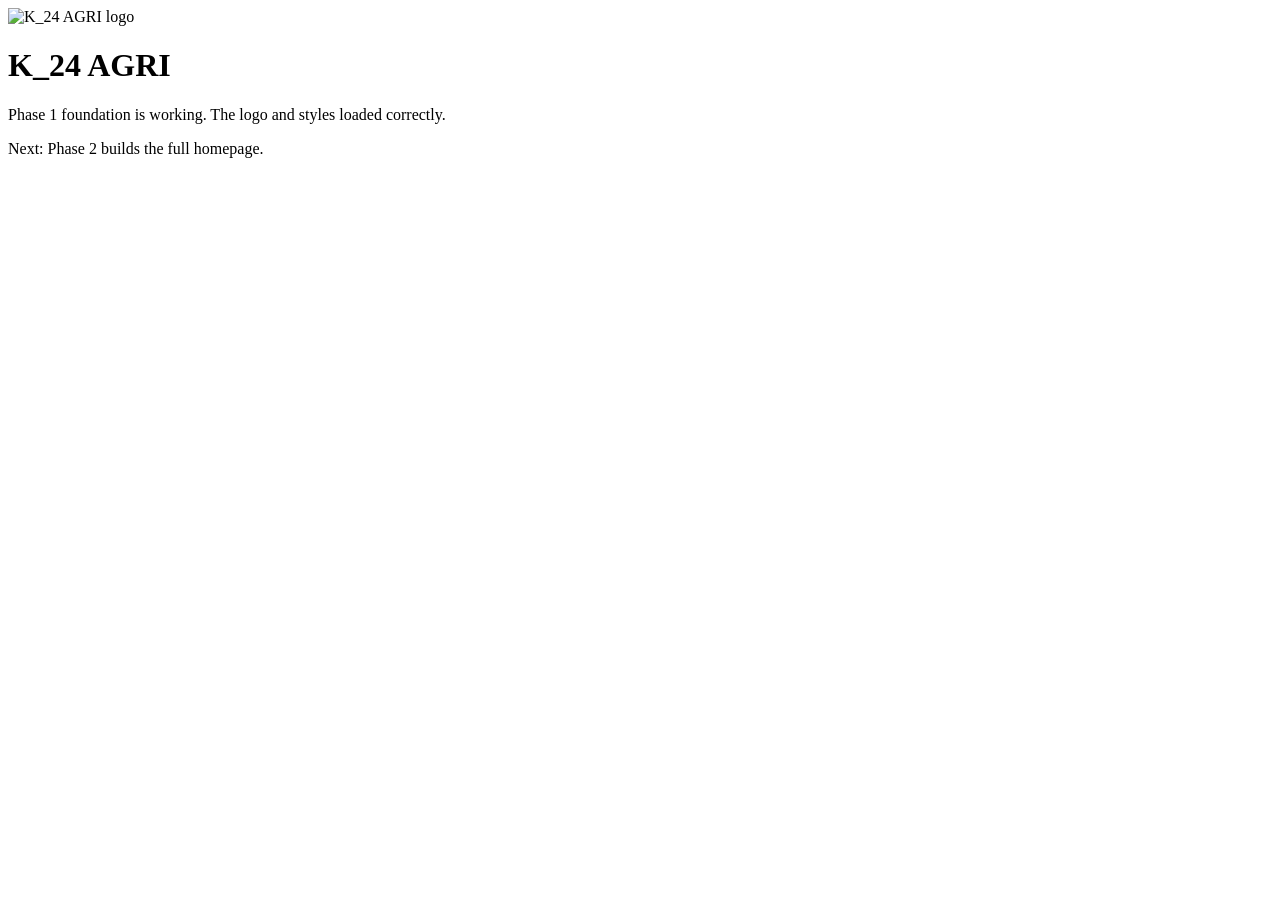
==== index.html @ f37d0b36 "Add files via upload" ====
<!DOCTYPE html>
<html lang="en" data-theme="dark">
<head>
  <meta charset="UTF-8">
  <meta name="viewport" content="width=device-width, initial-scale=1">
  <title>K_24 AGRI – Smart Farming. Stronger Karnataka.</title>
  <meta name="description" content="K_24 AGRI helps Karnataka farmers explore crop demand, market prices and regional opportunities.">
  <link rel="icon" type="image/png" href="assets/images/k24-agri-logo.png">
  <link rel="stylesheet" href="css/style.css">
</head>
<body>
  <main class="foundation">
    <div class="logo-badge">
      <img src="assets/images/k24-agri-logo.png" alt="K_24 AGRI logo" class="site-logo">
    </div>
    <h1>K_24 AGRI</h1>
    <p>Phase 1 foundation is working. The logo and styles loaded correctly.</p>
    <p class="note">Next: Phase 2 builds the full homepage.</p>
  </main>
  <script src="js/app.js"></script>
</body>
</html>
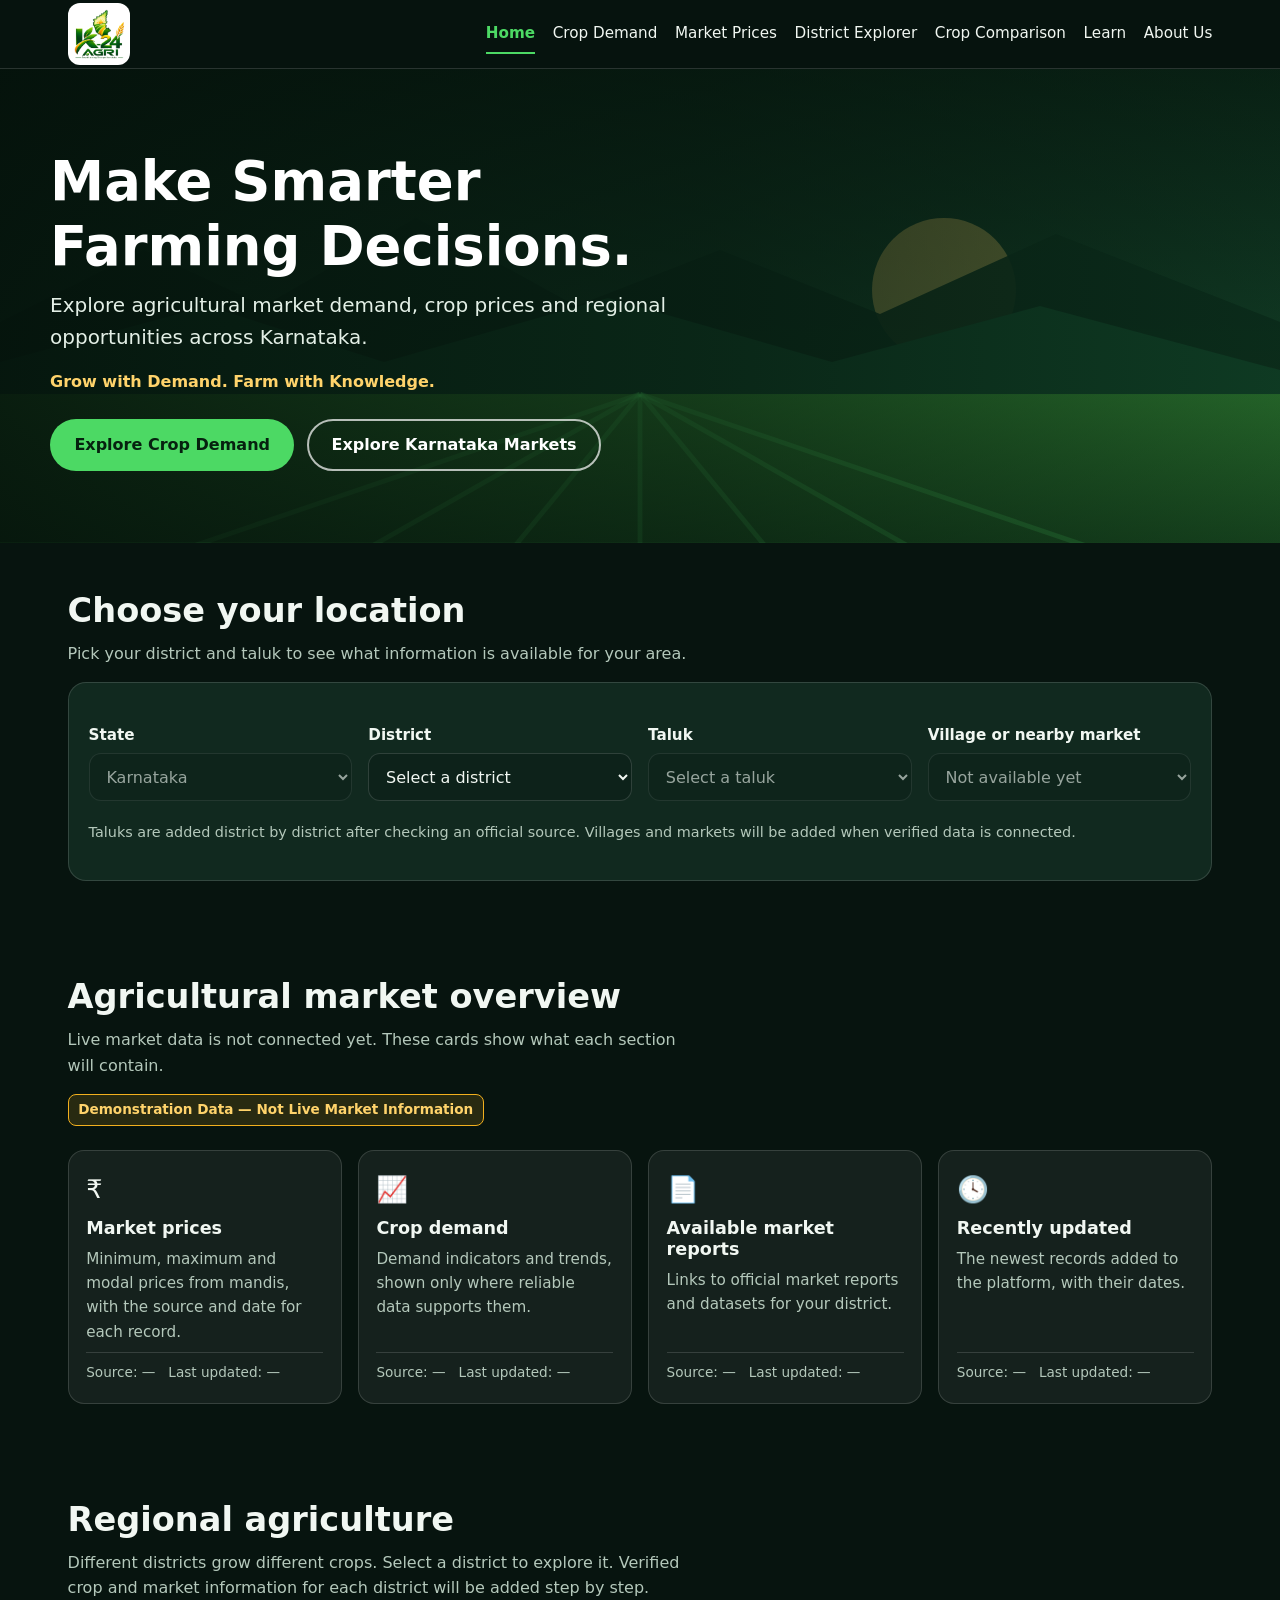
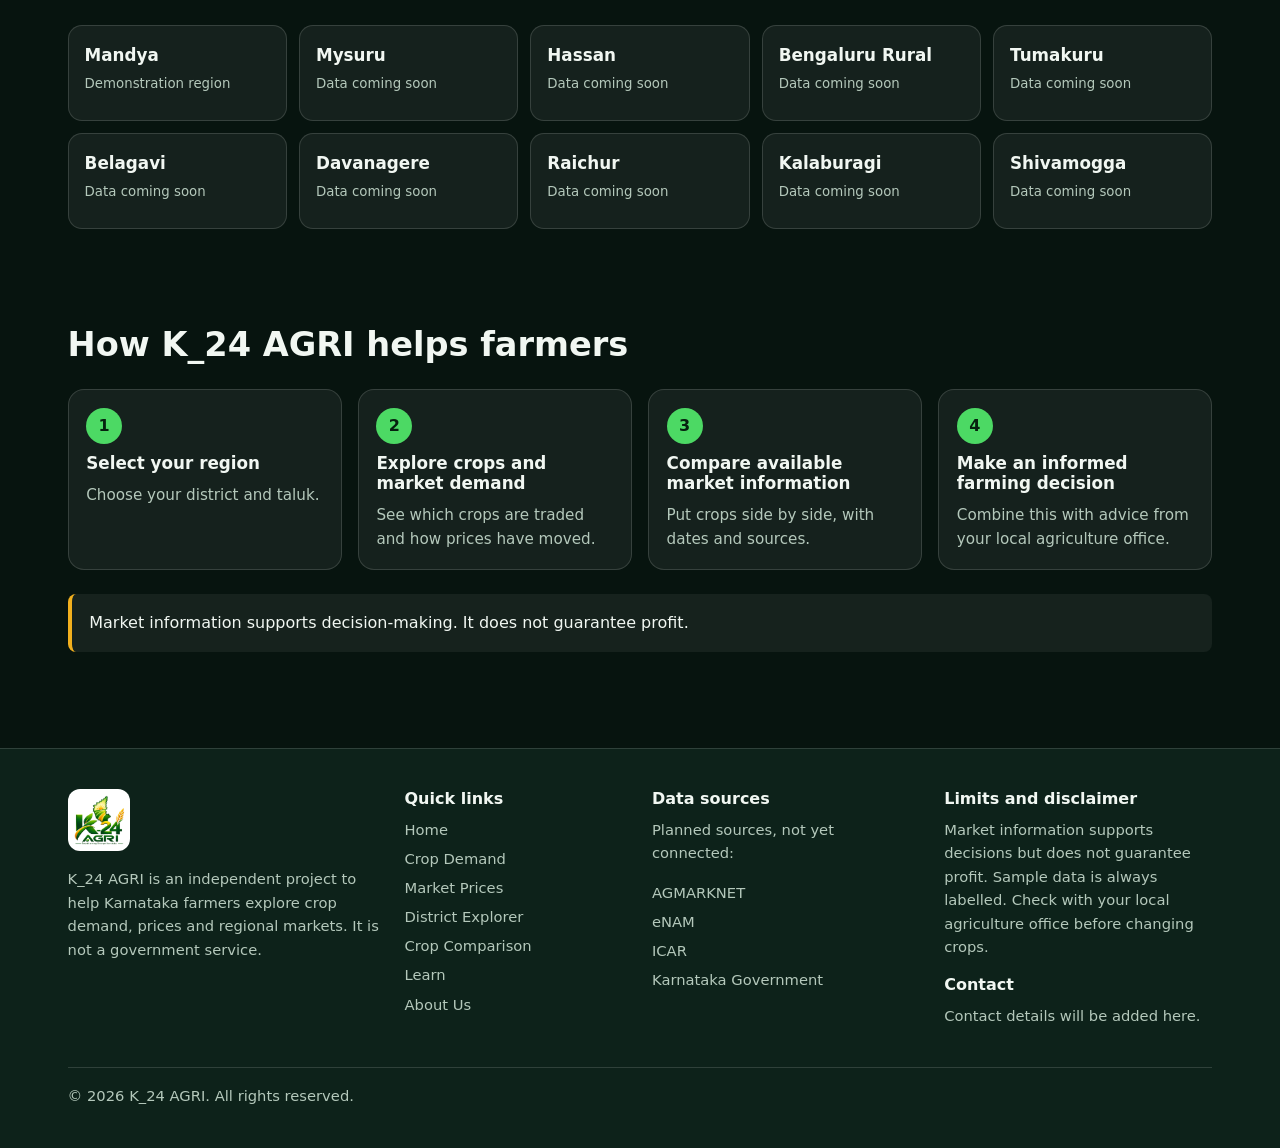
==== commit 3a85df1e: "Update site from uploaded zip" ====
--- a/index.html
+++ b/index.html
@@ -3,20 +3,134 @@
 <head>
   <meta charset="UTF-8">
   <meta name="viewport" content="width=device-width, initial-scale=1">
-  <title>K_24 AGRI – Smart Farming. Stronger Karnataka.</title>
-  <meta name="description" content="K_24 AGRI helps Karnataka farmers explore crop demand, market prices and regional opportunities.">
+  <title>K_24 AGRI – Karnataka Crop Demand and Market Information</title>
+  <meta name="description" content="Explore agricultural market demand, crop prices and regional opportunities across Karnataka.">
   <link rel="icon" type="image/png" href="assets/images/k24-agri-logo.png">
   <link rel="stylesheet" href="css/style.css">
 </head>
-<body>
-  <main class="foundation">
-    <div class="logo-badge">
-      <img src="assets/images/k24-agri-logo.png" alt="K_24 AGRI logo" class="site-logo">
+<body data-base="">
+<a class="skip-link" href="#main" data-i18n="aria.skip">Skip to content</a>
+<header class="site-header">
+  <div class="container header-inner">
+    <a class="logo-link" href="index.html" aria-label="K_24 AGRI home" data-i18n-aria="aria.home">
+      <span class="logo-badge"><img class="site-logo" src="assets/images/k24-agri-logo.png" alt="K_24 AGRI – Smart Farming. Stronger Karnataka." width="48" height="48"></span>
+    </a>
+    <button class="nav-toggle" id="navToggle" type="button" aria-expanded="false" aria-controls="mainNav" aria-label="Open menu" data-i18n-aria="aria.menu">&#9776;</button>
+    <nav class="main-nav" id="mainNav" aria-label="Main">
+      <ul><li><a href="index.html" data-i18n="nav.home" aria-current="page">Home</a></li><li><a href="pages/crop-demand.html" data-i18n="nav.crop-demand">Crop Demand</a></li><li><a href="pages/market-prices.html" data-i18n="nav.market-prices">Market Prices</a></li><li><a href="pages/district-explorer.html" data-i18n="nav.district-explorer">District Explorer</a></li><li><a href="pages/crop-comparison.html" data-i18n="nav.crop-comparison">Crop Comparison</a></li><li><a href="pages/learn.html" data-i18n="nav.learn">Learn</a></li><li><a href="pages/about.html" data-i18n="nav.about">About Us</a></li></ul>
+    </nav>
+  </div>
+</header>
+<main id="main">
+
+<section class="hero" aria-labelledby="heroTitle">
+  <div class="container hero-inner">
+    <h1 id="heroTitle" data-i18n="hero.title">Make Smarter Farming Decisions.</h1>
+    <p class="lead" data-i18n="hero.lead">Explore agricultural market demand, crop prices and regional opportunities across Karnataka.</p>
+    <p class="hero-tagline" data-i18n="hero.tagline">Grow with Demand. Farm with Knowledge.</p>
+    <div class="hero-actions">
+      <a class="btn btn-primary" href="pages/crop-demand.html" data-i18n="hero.btnDemand">Explore Crop Demand</a>
+      <a class="btn btn-outline" href="pages/market-prices.html" data-i18n="hero.btnMarkets">Explore Karnataka Markets</a>
     </div>
-    <h1>K_24 AGRI</h1>
-    <p>Phase 1 foundation is working. The logo and styles loaded correctly.</p>
-    <p class="note">Next: Phase 2 builds the full homepage.</p>
-  </main>
-  <script src="js/app.js"></script>
+  </div>
+</section>
+
+<section class="section" id="location" aria-labelledby="locTitle">
+  <div class="container">
+    <h2 class="section-title" id="locTitle" data-i18n="loc.title">Choose your location</h2>
+    <p class="section-intro" data-i18n="loc.intro">Pick your district and taluk to see what information is available for your area.</p>
+    <div class="panel">
+      <div class="location-grid">
+        <div class="field"><label for="selState" data-i18n="loc.state">State</label>
+          <select id="selState" disabled><option>Karnataka</option></select></div>
+        <div class="field"><label for="selDistrict" data-i18n="loc.district">District</label>
+          <select id="selDistrict"><option value="" data-i18n="loc.loading">Loading districts...</option></select></div>
+        <div class="field"><label for="selTaluk" data-i18n="loc.taluk">Taluk</label>
+          <select id="selTaluk" disabled><option value="" data-i18n="loc.selectTaluk">Select a taluk</option></select></div>
+        <div class="field"><label for="selMarket" data-i18n="loc.market">Village or nearby market</label>
+          <select id="selMarket" disabled><option value="" data-i18n="loc.marketNA">Not available yet</option></select></div>
+      </div>
+      <p class="helper" id="locHelper" data-i18n="loc.helper">Taluks are added district by district after checking an official source. Villages and markets will be added when verified data is connected.</p>
+      <div class="location-result" id="locResult" aria-live="polite" hidden></div>
+    </div>
+  </div>
+</section>
+
+<section class="section" id="overview" aria-labelledby="ovTitle">
+  <div class="container">
+    <h2 class="section-title" id="ovTitle" data-i18n="ov.title">Agricultural market overview</h2>
+    <p class="section-intro" data-i18n="ov.intro">Live market data is not connected yet. These cards show what each section will contain.</p>
+    <p><span class="demo-badge" data-i18n="demo.label">Demonstration Data — Not Live Market Information</span></p>
+    <div class="card-grid cols-4">
+      <article class="card"><div class="card-icon" aria-hidden="true">&#8377;</div><h3 data-i18n="ov.prices">Market prices</h3><p data-i18n="ov.pricesText">Minimum, maximum and modal prices from mandis, with the source and date for each record.</p><p class="meta"><span data-i18n="ov.source">Source</span>: — &nbsp; <span data-i18n="ov.updated">Last updated</span>: —</p></article>
+      <article class="card"><div class="card-icon" aria-hidden="true">&#128200;</div><h3 data-i18n="ov.demand">Crop demand</h3><p data-i18n="ov.demandText">Demand indicators and trends, shown only where reliable data supports them.</p><p class="meta"><span data-i18n="ov.source">Source</span>: — &nbsp; <span data-i18n="ov.updated">Last updated</span>: —</p></article>
+      <article class="card"><div class="card-icon" aria-hidden="true">&#128196;</div><h3 data-i18n="ov.reports">Available market reports</h3><p data-i18n="ov.reportsText">Links to official market reports and datasets for your district.</p><p class="meta"><span data-i18n="ov.source">Source</span>: — &nbsp; <span data-i18n="ov.updated">Last updated</span>: —</p></article>
+      <article class="card"><div class="card-icon" aria-hidden="true">&#128339;</div><h3 data-i18n="ov.recent">Recently updated</h3><p data-i18n="ov.recentText">The newest records added to the platform, with their dates.</p><p class="meta"><span data-i18n="ov.source">Source</span>: — &nbsp; <span data-i18n="ov.updated">Last updated</span>: —</p></article>
+    </div>
+  </div>
+</section>
+
+<section class="section" id="regions" aria-labelledby="regTitle">
+  <div class="container">
+    <h2 class="section-title" id="regTitle" data-i18n="reg.title">Regional agriculture</h2>
+    <p class="section-intro" data-i18n="reg.intro">Different districts grow different crops. Select a district to explore it. Verified crop and market information for each district will be added step by step.</p>
+    <div class="region-grid" id="regionGrid">
+      <a class="region-card" href="pages/district-explorer.html?district=mandya"><strong data-district="Mandya">Mandya</strong><small data-i18n="reg.demo">Demonstration region</small></a>
+      <a class="region-card" href="pages/district-explorer.html?district=mysuru"><strong data-district="Mysuru">Mysuru</strong><small data-i18n="reg.soon">Data coming soon</small></a>
+      <a class="region-card" href="pages/district-explorer.html?district=hassan"><strong data-district="Hassan">Hassan</strong><small data-i18n="reg.soon">Data coming soon</small></a>
+      <a class="region-card" href="pages/district-explorer.html?district=bengaluru-rural"><strong data-district="Bengaluru Rural">Bengaluru Rural</strong><small data-i18n="reg.soon">Data coming soon</small></a>
+      <a class="region-card" href="pages/district-explorer.html?district=tumakuru"><strong data-district="Tumakuru">Tumakuru</strong><small data-i18n="reg.soon">Data coming soon</small></a>
+      <a class="region-card" href="pages/district-explorer.html?district=belagavi"><strong data-district="Belagavi">Belagavi</strong><small data-i18n="reg.soon">Data coming soon</small></a>
+      <a class="region-card" href="pages/district-explorer.html?district=davanagere"><strong data-district="Davanagere">Davanagere</strong><small data-i18n="reg.soon">Data coming soon</small></a>
+      <a class="region-card" href="pages/district-explorer.html?district=raichur"><strong data-district="Raichur">Raichur</strong><small data-i18n="reg.soon">Data coming soon</small></a>
+      <a class="region-card" href="pages/district-explorer.html?district=kalaburagi"><strong data-district="Kalaburagi">Kalaburagi</strong><small data-i18n="reg.soon">Data coming soon</small></a>
+      <a class="region-card" href="pages/district-explorer.html?district=shivamogga"><strong data-district="Shivamogga">Shivamogga</strong><small data-i18n="reg.soon">Data coming soon</small></a>
+    </div>
+  </div>
+</section>
+
+<section class="section" id="how" aria-labelledby="howTitle">
+  <div class="container">
+    <h2 class="section-title" id="howTitle" data-i18n="how.title">How K_24 AGRI helps farmers</h2>
+    <ol class="steps">
+      <li><h3 data-i18n="how.s1">Select your region</h3><p data-i18n="how.s1t">Choose your district and taluk.</p></li>
+      <li><h3 data-i18n="how.s2">Explore crops and market demand</h3><p data-i18n="how.s2t">See which crops are traded and how prices have moved.</p></li>
+      <li><h3 data-i18n="how.s3">Compare available market information</h3><p data-i18n="how.s3t">Put crops side by side, with dates and sources.</p></li>
+      <li><h3 data-i18n="how.s4">Make an informed farming decision</h3><p data-i18n="how.s4t">Combine this with advice from your local agriculture office.</p></li>
+    </ol>
+    <p class="notice" data-i18n="how.notice">Market information supports decision-making. It does not guarantee profit.</p>
+  </div>
+</section>
+
+</main>
+<footer class="site-footer">
+  <div class="container">
+    <div class="footer-grid">
+      <div>
+        <span class="logo-badge"><img class="site-logo" src="assets/images/k24-agri-logo.png" alt="K_24 AGRI logo" width="48" height="48"></span>
+        <p style="margin-top:.8rem" data-i18n="footer.about">K_24 AGRI is an independent project to help Karnataka farmers explore crop demand, prices and regional markets. It is not a government service.</p>
+      </div>
+      <div><h3 data-i18n="footer.links">Quick links</h3><ul><li><a href="index.html" data-i18n="nav.home">Home</a></li><li><a href="pages/crop-demand.html" data-i18n="nav.crop-demand">Crop Demand</a></li><li><a href="pages/market-prices.html" data-i18n="nav.market-prices">Market Prices</a></li><li><a href="pages/district-explorer.html" data-i18n="nav.district-explorer">District Explorer</a></li><li><a href="pages/crop-comparison.html" data-i18n="nav.crop-comparison">Crop Comparison</a></li><li><a href="pages/learn.html" data-i18n="nav.learn">Learn</a></li><li><a href="pages/about.html" data-i18n="nav.about">About Us</a></li></ul></div>
+      <div><h3 data-i18n="footer.sources">Data sources</h3>
+        <p data-i18n="footer.sourcesText">Planned sources, not yet connected:</p>
+        <ul>
+          <li><a href="https://agmarknet.gov.in/" target="_blank" rel="noopener">AGMARKNET</a></li>
+          <li><a href="https://enam.gov.in/" target="_blank" rel="noopener">eNAM</a></li>
+          <li><a href="https://icar.org.in/" target="_blank" rel="noopener">ICAR</a></li>
+          <li><a href="https://www.karnataka.gov.in/" target="_blank" rel="noopener">Karnataka Government</a></li>
+        </ul>
+      </div>
+      <div><h3 data-i18n="footer.limits">Limits and disclaimer</h3>
+        <p data-i18n="footer.limitsText">Market information supports decisions but does not guarantee profit. Sample data is always labelled. Check with your local agriculture office before changing crops.</p>
+        <h3 data-i18n="footer.contact">Contact</h3>
+        <p data-i18n="footer.contactText">Contact details will be added here.</p>
+      </div>
+    </div>
+    <p class="copyright">&copy; 2026 K_24 AGRI. <span data-i18n="footer.rights">All rights reserved.</span></p>
+  </div>
+</footer>
+<script src="js/translations.js"></script>
+<script src="js/app.js"></script>
+<script src="js/districts.js"></script>
 </body>
 </html>
--- a/css/style.css
+++ b/css/style.css
@@ -0,0 +1,160 @@
+/* K_24 AGRI – global styles. Dark is the default theme; light via [data-theme="light"]. */
+:root,
+[data-theme="dark"] {
+  --bg: #07140f;
+  --bg-elev: #0d221a;
+  --card: rgba(255, 255, 255, 0.06);
+  --card-solid: #11291f;
+  --border: rgba(255, 255, 255, 0.14);
+  --text: #f1f7f2;
+  --text-muted: #b4c8bb;
+  --green-deep: #0f6b2f;
+  --green-leaf: #4cd964;
+  --gold: #f2b01e;
+  --btn-bg: #4cd964;
+  --btn-text: #06210f;
+  --header-bg: rgba(7, 20, 15, 0.92);
+  --hero-overlay: linear-gradient(90deg, rgba(4,16,10,.88) 0%, rgba(4,16,10,.6) 55%, rgba(4,16,10,.25) 100%);
+  --demo-bg: rgba(242,176,30,.14);
+  --demo-text: #ffd36b;
+}
+[data-theme="light"] {
+  --bg: #fbfaf5;
+  --bg-elev: #ffffff;
+  --card: #ffffff;
+  --card-solid: #ffffff;
+  --border: #dfe5da;
+  --text: #14301f;
+  --text-muted: #4c6354;
+  --green-deep: #0f6b2f;
+  --green-leaf: #1f8a3b;
+  --gold: #a87000;
+  --btn-bg: #0f6b2f;
+  --btn-text: #ffffff;
+  --header-bg: rgba(255, 255, 255, 0.95);
+  --hero-overlay: linear-gradient(90deg, rgba(4,16,10,.85) 0%, rgba(4,16,10,.55) 55%, rgba(4,16,10,.2) 100%);
+  --demo-bg: #fff4d6;
+  --demo-text: #6b4700;
+}
+
+*, *::before, *::after { box-sizing: border-box; }
+html { -webkit-text-size-adjust: 100%; scroll-behavior: smooth; }
+body {
+  margin: 0;
+  font-family: "Noto Sans Kannada", "Noto Sans", system-ui, -apple-system, "Segoe UI", Roboto, sans-serif;
+  font-size: 1rem;
+  line-height: 1.6;
+  color: var(--text);
+  background: var(--bg);
+  transition: background-color .25s ease, color .25s ease;
+  overflow-x: hidden;
+}
+img { max-width: 100%; height: auto; }
+a { color: var(--green-leaf); }
+h1, h2, h3 { line-height: 1.2; margin: 0 0 .6rem; }
+p { margin: 0 0 1rem; }
+:focus-visible { outline: 3px solid var(--gold); outline-offset: 2px; }
+.container { width: 100%; max-width: 1180px; margin: 0 auto; padding: 0 1.1rem; }
+.section { padding: 3rem 0; }
+.section-title { font-size: clamp(1.5rem, 5vw, 2.1rem); }
+.section-intro { color: var(--text-muted); max-width: 62ch; }
+.skip-link { position: absolute; left: -999px; top: 0; background: var(--gold); color: #000; padding: .6rem 1rem; z-index: 100; }
+.skip-link:focus { left: 0; }
+
+/* ---------- Header ---------- */
+.site-header { position: sticky; top: 0; z-index: 50; background: var(--header-bg); border-bottom: 1px solid var(--border); backdrop-filter: blur(10px); }
+.header-inner { display: flex; align-items: center; justify-content: space-between; gap: 1rem; min-height: 68px; }
+/* Logo sits on a light badge so its original dark-green letters stay readable in dark mode. */
+.logo-badge { display: inline-flex; background: #ffffff; border-radius: 12px; padding: 4px; }
+.site-logo { display: block; height: 48px; width: auto; }
+.logo-link { display: inline-flex; text-decoration: none; }
+.nav-toggle { min-width: 48px; min-height: 48px; border: 1px solid var(--border); background: var(--card); color: var(--text); border-radius: 12px; font-size: 1.5rem; cursor: pointer; }
+.main-nav { display: none; position: absolute; left: 0; right: 0; top: 100%; background: var(--bg-elev); border-bottom: 1px solid var(--border); padding: .5rem 1.1rem 1rem; }
+.main-nav.open { display: block; }
+.main-nav ul { list-style: none; margin: 0; padding: 0; }
+.main-nav a { display: block; padding: .85rem .25rem; min-height: 48px; color: var(--text); text-decoration: none; border-bottom: 1px solid var(--border); font-weight: 500; }
+.main-nav a[aria-current="page"] { color: var(--green-leaf); font-weight: 700; }
+@media (min-width: 960px) {
+  .nav-toggle { display: none; }
+  .main-nav { display: block; position: static; background: transparent; border: 0; padding: 0; }
+  .main-nav ul { display: flex; gap: 1.1rem; }
+  .main-nav a { border: 0; padding: .4rem 0; min-height: 0; font-size: .95rem; border-bottom: 2px solid transparent; }
+  .main-nav a[aria-current="page"] { border-bottom-color: var(--green-leaf); }
+  .site-logo { height: 54px; }
+}
+
+/* ---------- Buttons & badges ---------- */
+.btn { display: inline-flex; align-items: center; justify-content: center; min-height: 48px; padding: .7rem 1.4rem; border-radius: 999px; font-weight: 700; text-decoration: none; border: 2px solid transparent; cursor: pointer; font-size: 1rem; font-family: inherit; }
+.btn-primary { background: var(--btn-bg); color: var(--btn-text); }
+.btn-outline { background: transparent; color: #fff; border-color: rgba(255,255,255,.7); }
+.btn-solid-outline { background: transparent; color: var(--text); border-color: var(--border); }
+.btn[disabled], .btn[aria-disabled="true"] { opacity: .5; cursor: not-allowed; }
+.demo-badge { display: inline-block; background: var(--demo-bg); color: var(--demo-text); border: 1px solid var(--gold); border-radius: 8px; padding: .25rem .6rem; font-size: .85rem; font-weight: 600; }
+
+/* ---------- Hero ---------- */
+.hero { position: relative; color: #fff; background-color: #0a2a16;
+  background-image: var(--hero-overlay), url("../assets/images/hero-farmland.jpg"), url("../assets/images/hero-fallback.svg");
+  background-size: cover; background-position: center; }
+.hero-inner { padding: 3.5rem 0 3rem; }
+.hero h1 { font-size: clamp(2rem, 8vw, 3.4rem); max-width: 16ch; }
+.hero .lead { font-size: clamp(1.05rem, 3.5vw, 1.25rem); max-width: 50ch; color: #e3efe6; }
+.hero-tagline { color: #ffd36b; font-weight: 600; margin-bottom: 1.5rem; }
+.hero-actions { display: flex; flex-wrap: wrap; gap: .8rem; margin-top: 1.5rem; }
+.hero-actions .btn { flex: 1 1 220px; }
+@media (min-width: 640px) { .hero-actions .btn { flex: 0 0 auto; } .hero-inner { padding: 5rem 0 4.5rem; } }
+
+/* ---------- Location selector ---------- */
+.panel { background: var(--card-solid); border: 1px solid var(--border); border-radius: 18px; padding: 1.25rem; }
+.location-grid { display: grid; gap: 1rem; grid-template-columns: 1fr; margin: 1.25rem 0; }
+@media (min-width: 720px) { .location-grid { grid-template-columns: repeat(4, 1fr); } }
+.field label { display: block; font-weight: 600; margin-bottom: .35rem; font-size: .95rem; }
+.field select, .field input { width: 100%; min-height: 48px; padding: .6rem .8rem; font-size: 1rem; font-family: inherit; color: var(--text); background: var(--bg-elev); border: 1px solid var(--border); border-radius: 12px; }
+.field select:disabled { opacity: .6; }
+.helper { font-size: .9rem; color: var(--text-muted); }
+.location-result { margin-top: 1rem; padding: .9rem 1rem; border-radius: 12px; background: var(--bg-elev); border: 1px dashed var(--border); }
+.status-error { color: #ff8a80; }
+
+/* ---------- Cards ---------- */
+.card-grid { display: grid; gap: 1rem; grid-template-columns: 1fr; margin-top: 1.5rem; }
+@media (min-width: 640px) { .card-grid { grid-template-columns: repeat(2, 1fr); } }
+@media (min-width: 960px) { .card-grid.cols-4 { grid-template-columns: repeat(4, 1fr); } }
+.card { background: var(--card); border: 1px solid var(--border); border-radius: 16px; padding: 1.1rem 1.1rem 1.2rem; display: flex; flex-direction: column; gap: .5rem; }
+.card h3 { font-size: 1.1rem; margin: 0; }
+.card p { margin: 0; color: var(--text-muted); font-size: .95rem; }
+.card .meta { font-size: .85rem; color: var(--text-muted); border-top: 1px solid var(--border); padding-top: .55rem; margin-top: auto; }
+.card-icon { font-size: 1.6rem; }
+
+/* ---------- Regions ---------- */
+.region-grid { display: grid; gap: .75rem; grid-template-columns: repeat(2, 1fr); margin-top: 1.5rem; }
+@media (min-width: 720px) { .region-grid { grid-template-columns: repeat(5, 1fr); } }
+.region-card { display: flex; flex-direction: column; gap: .3rem; padding: 1rem; min-height: 96px; background: var(--card); border: 1px solid var(--border); border-radius: 14px; color: var(--text); text-decoration: none; }
+.region-card strong { font-size: 1.05rem; }
+.region-card small { color: var(--text-muted); }
+.region-card:hover { border-color: var(--green-leaf); }
+
+/* ---------- Steps ---------- */
+.steps { list-style: none; counter-reset: step; padding: 0; margin: 1.5rem 0 0; display: grid; gap: 1rem; grid-template-columns: 1fr; }
+@media (min-width: 720px) { .steps { grid-template-columns: repeat(4, 1fr); } }
+.steps li { counter-increment: step; background: var(--card); border: 1px solid var(--border); border-radius: 16px; padding: 1.1rem; }
+.steps li::before { content: counter(step); display: inline-flex; width: 36px; height: 36px; align-items: center; justify-content: center; border-radius: 50%; background: var(--btn-bg); color: var(--btn-text); font-weight: 700; margin-bottom: .6rem; }
+.steps h3 { font-size: 1.05rem; }
+.steps p { color: var(--text-muted); font-size: .95rem; margin: 0; }
+.notice { margin-top: 1.5rem; padding: 1rem 1.1rem; border-left: 4px solid var(--gold); background: var(--card); border-radius: 8px; }
+
+/* ---------- Coming-soon pages ---------- */
+.page-hero { padding: 2.5rem 0 1rem; }
+.coming-soon { text-align: left; }
+
+/* ---------- Footer ---------- */
+.site-footer { background: var(--bg-elev); border-top: 1px solid var(--border); padding: 2.5rem 0 1.5rem; margin-top: 2rem; }
+.footer-grid { display: grid; gap: 1.5rem; grid-template-columns: 1fr; }
+@media (min-width: 720px) { .footer-grid { grid-template-columns: 1.4fr 1fr 1.2fr 1.2fr; } }
+.site-footer h3 { font-size: 1rem; }
+.site-footer ul { list-style: none; margin: 0; padding: 0; }
+.site-footer li { margin-bottom: .35rem; }
+.site-footer a { color: var(--text-muted); text-decoration: none; }
+.site-footer a:hover { color: var(--green-leaf); }
+.site-footer p, .site-footer li { color: var(--text-muted); font-size: .92rem; }
+.copyright { border-top: 1px solid var(--border); margin-top: 1.5rem; padding-top: 1rem; font-size: .88rem; color: var(--text-muted); }
+
+@media (prefers-reduced-motion: reduce) { * { transition: none !important; animation: none !important; scroll-behavior: auto !important; } }
